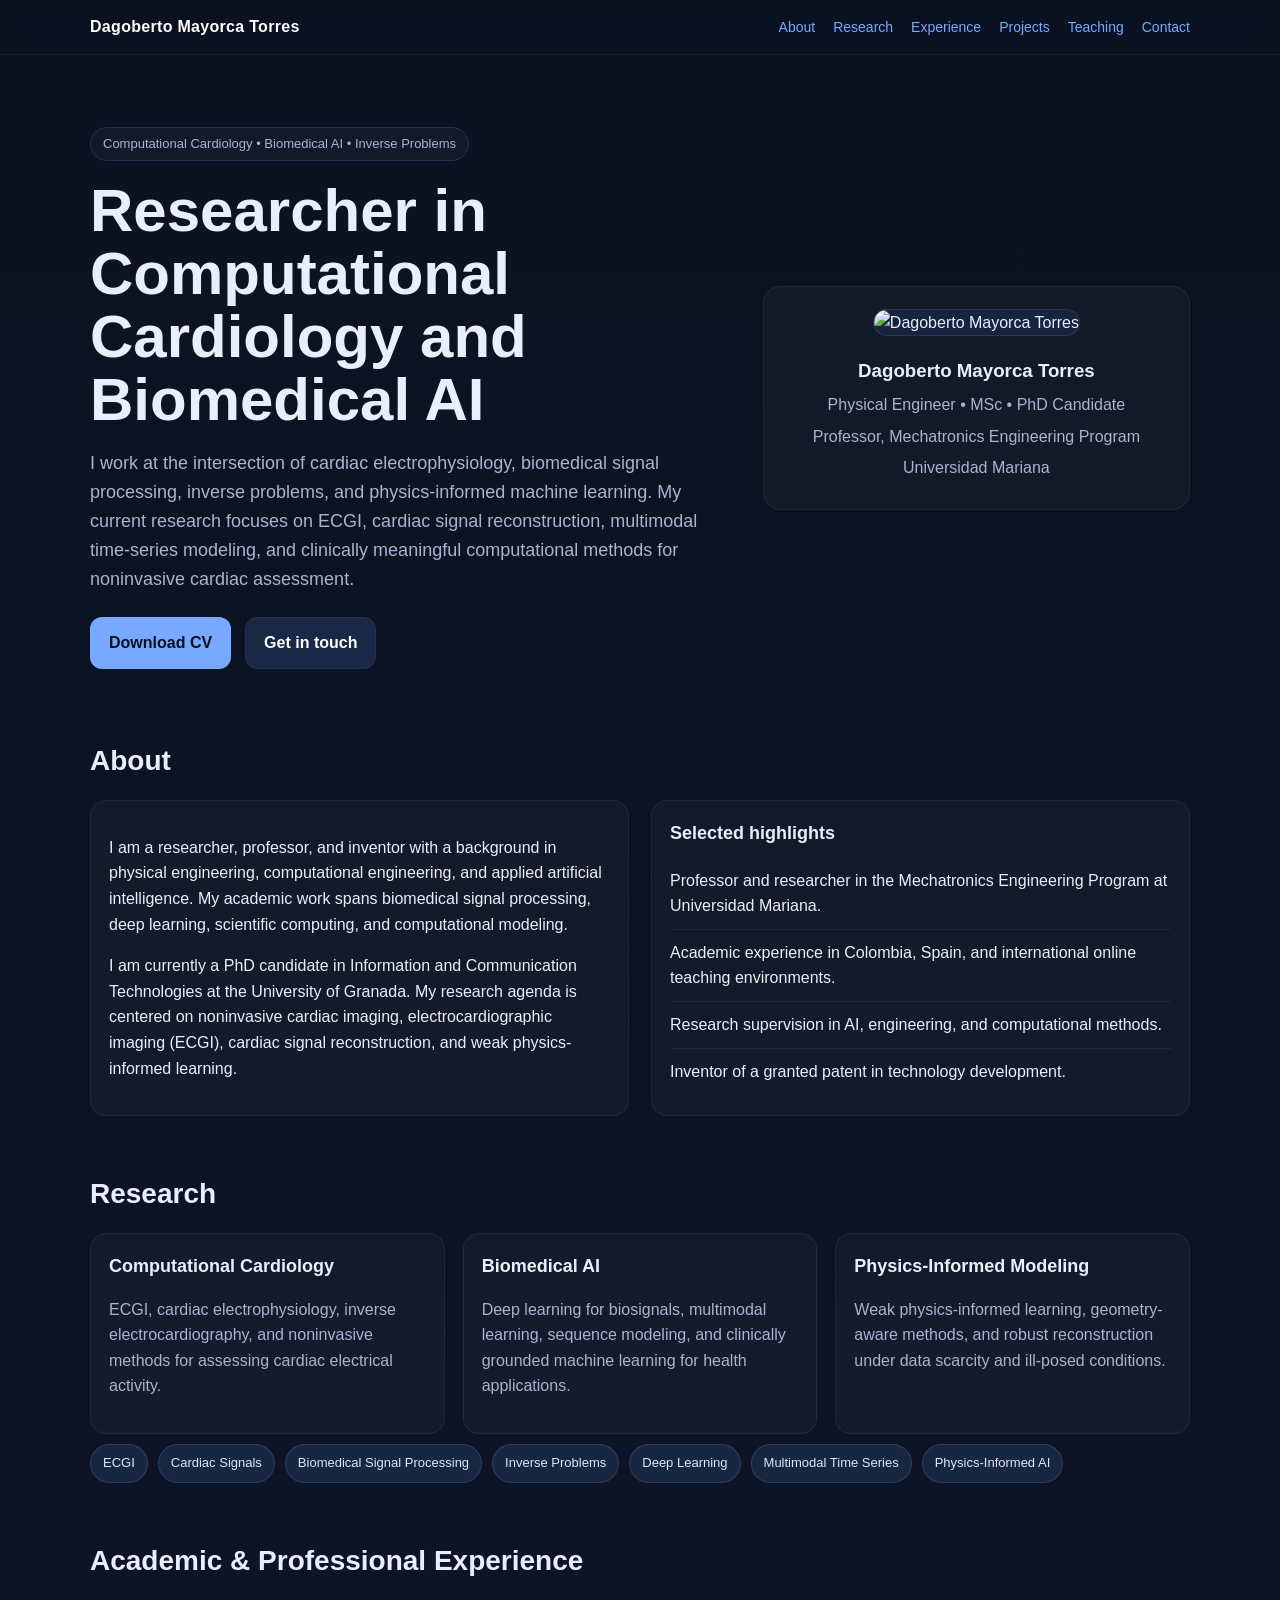
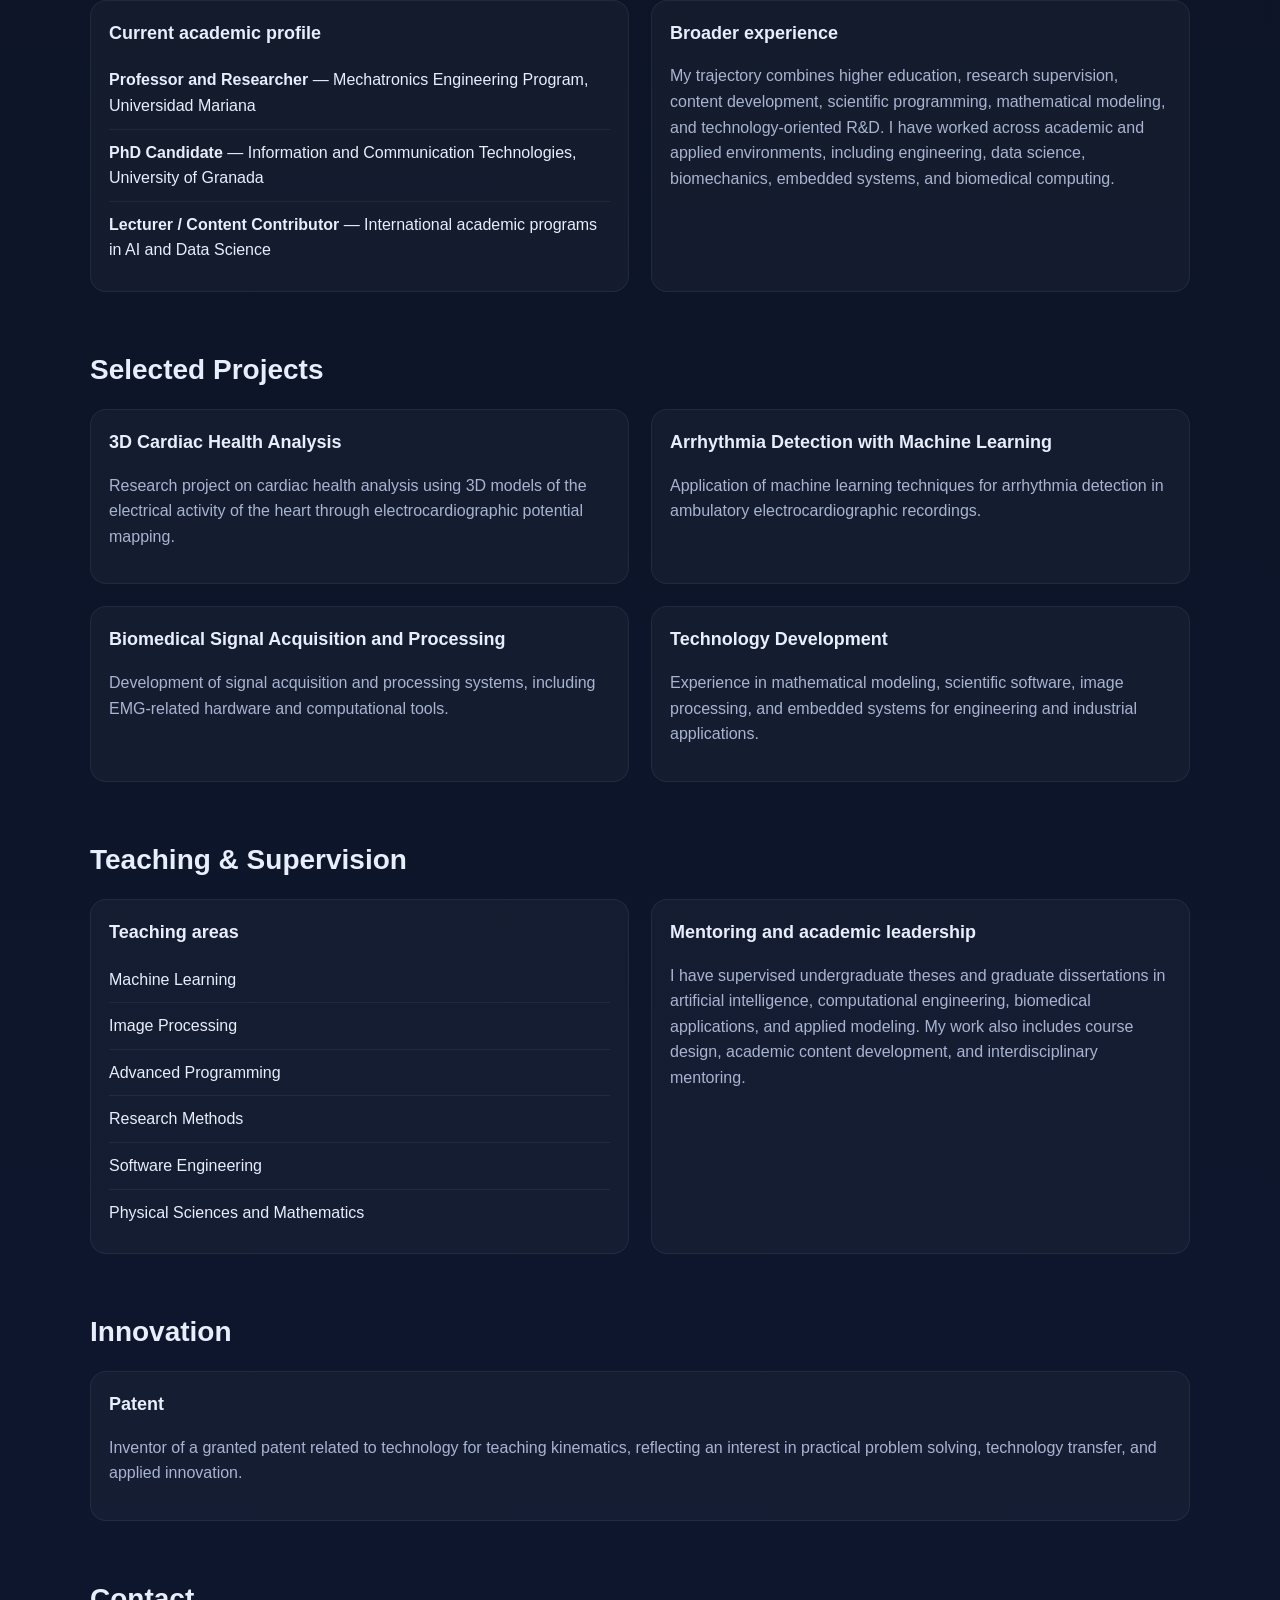
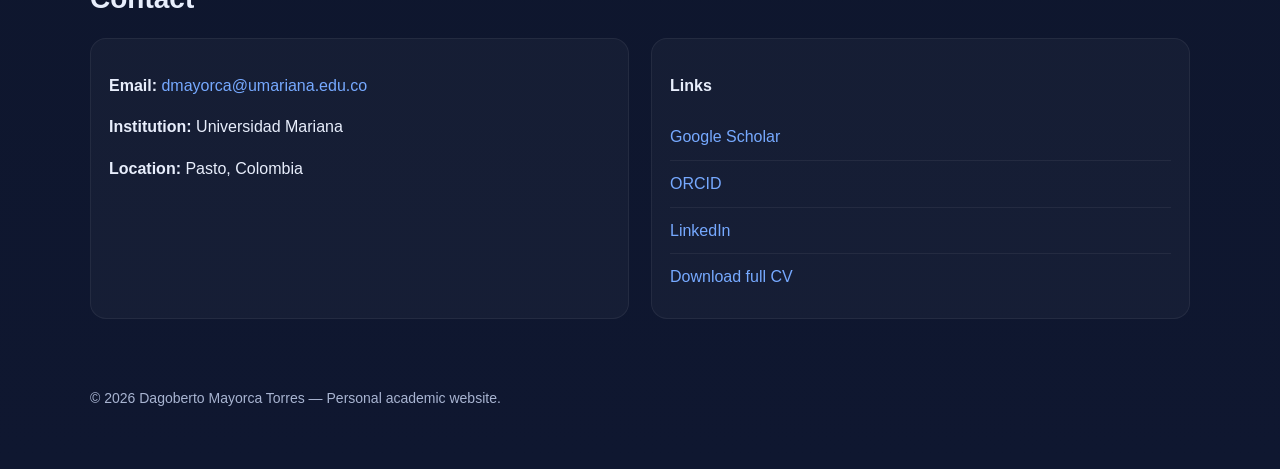
==== index.html @ 1293534b "Add initial HTML structure for personal website" ====
<!DOCTYPE html>
<html lang="en">
<head>
  <meta charset="UTF-8" />
  <meta name="viewport" content="width=device-width, initial-scale=1.0" />
  <title>Dagoberto Mayorca Torres | Computational Cardiology & Biomedical AI</title>
  <meta name="description" content="Dagoberto Mayorca Torres is a researcher in computational cardiology, biomedical AI, ECGI, inverse problems, and cardiac signal reconstruction." />
  <style>
    :root{
      --bg:#0b1220;
      --panel:#111a2e;
      --soft:#1a2745;
      --text:#e8eefc;
      --muted:#a8b4d1;
      --accent:#76a9ff;
      --line:#223154;
      --white:#ffffff;
      --max:1100px;
    }
    *{box-sizing:border-box}
    html{scroll-behavior:smooth}
    body{
      margin:0;
      font-family:Arial, Helvetica, sans-serif;
      background:linear-gradient(180deg,#0b1220 0%, #0f1730 100%);
      color:var(--text);
      line-height:1.6;
    }
    a{color:var(--accent);text-decoration:none}
    a:hover{text-decoration:underline}
    .container{width:min(var(--max), 92%);margin:0 auto}
    header{
      position:sticky;top:0;z-index:10;
      background:rgba(11,18,32,.88);
      backdrop-filter:blur(8px);
      border-bottom:1px solid rgba(255,255,255,.06);
    }
    nav{
      display:flex;align-items:center;justify-content:space-between;
      padding:14px 0;
    }
    .brand{
      font-weight:700;
      letter-spacing:.3px;
      color:var(--white);
    }
    .nav-links{
      display:flex;gap:18px;flex-wrap:wrap;
      font-size:14px;
    }
    .hero{
      padding:72px 0 42px;
    }
    .hero-grid{
      display:grid;
      grid-template-columns: 1.2fr .8fr;
      gap:32px;
      align-items:center;
    }
    .eyebrow{
      display:inline-block;
      padding:6px 12px;
      border:1px solid var(--line);
      border-radius:999px;
      font-size:13px;
      color:var(--muted);
      margin-bottom:18px;
      background:rgba(255,255,255,.03);
    }
    h1{
      font-size:clamp(34px, 6vw, 60px);
      line-height:1.05;
      margin:0 0 16px;
    }
    .lead{
      font-size:18px;
      color:var(--muted);
      max-width:760px;
      margin-bottom:24px;
    }
    .cta{
      display:flex;gap:14px;flex-wrap:wrap;
    }
    .btn{
      display:inline-block;
      padding:12px 18px;
      border-radius:12px;
      font-weight:700;
      border:1px solid var(--line);
      background:var(--soft);
      color:var(--white);
    }
    .btn.primary{
      background:var(--accent);
      color:#08111f;
      border-color:transparent;
    }
    .card{
      background:rgba(255,255,255,.03);
      border:1px solid rgba(255,255,255,.06);
      border-radius:18px;
      padding:22px;
    }
    .profile{
      text-align:center;
    }
    .profile img{
      width:220px;height:220px;
      object-fit:cover;
      border-radius:20px;
      border:1px solid rgba(255,255,255,.08);
      margin-bottom:14px;
      background:#18233f;
    }
    .profile p{
      margin:6px 0;
      color:var(--muted);
    }
    section{
      padding:28px 0;
    }
    h2{
      font-size:28px;
      margin:0 0 16px;
    }
    .grid-2{
      display:grid;
      grid-template-columns:1fr 1fr;
      gap:22px;
    }
    .grid-3{
      display:grid;
      grid-template-columns:repeat(3,1fr);
      gap:18px;
    }
    .item{
      background:rgba(255,255,255,.03);
      border:1px solid rgba(255,255,255,.06);
      border-radius:16px;
      padding:18px;
    }
    .item h3{
      margin:0 0 10px;
      font-size:18px;
    }
    .muted{color:var(--muted)}
    ul.clean{
      list-style:none;
      padding:0;
      margin:0;
    }
    ul.clean li{
      padding:10px 0;
      border-bottom:1px solid rgba(255,255,255,.06);
    }
    ul.clean li:last-child{border-bottom:none}
    .taglist{
      display:flex;flex-wrap:wrap;gap:10px;
      margin-top:10px;
    }
    .tag{
      padding:8px 12px;
      border-radius:999px;
      font-size:13px;
      background:rgba(118,169,255,.12);
      color:#d9e7ff;
      border:1px solid rgba(118,169,255,.18);
    }
    footer{
      padding:40px 0 60px;
      color:var(--muted);
      font-size:14px;
    }
    @media (max-width:900px){
      .hero-grid,.grid-2,.grid-3{grid-template-columns:1fr}
      nav{align-items:flex-start;gap:12px;flex-direction:column}
    }
  </style>
</head>
<body>

<header>
  <div class="container">
    <nav>
      <div class="brand">Dagoberto Mayorca Torres</div>
      <div class="nav-links">
        <a href="#about">About</a>
        <a href="#research">Research</a>
        <a href="#experience">Experience</a>
        <a href="#projects">Projects</a>
        <a href="#teaching">Teaching</a>
        <a href="#contact">Contact</a>
      </div>
    </nav>
  </div>
</header>

<section class="hero">
  <div class="container hero-grid">
    <div>
      <div class="eyebrow">Computational Cardiology • Biomedical AI • Inverse Problems</div>
      <h1>Researcher in Computational Cardiology and Biomedical AI</h1>
      <p class="lead">
        I work at the intersection of cardiac electrophysiology, biomedical signal processing,
        inverse problems, and physics-informed machine learning. My current research focuses on
        ECGI, cardiac signal reconstruction, multimodal time-series modeling, and clinically
        meaningful computational methods for noninvasive cardiac assessment.
      </p>
      <div class="cta">
        <a class="btn primary" href="CV_Mayorca_Torres_v6.pdf" target="_blank">Download CV</a>
        <a class="btn" href="#contact">Get in touch</a>
      </div>
    </div>

    <div class="card profile">
      <img src="profile.jpg" alt="Dagoberto Mayorca Torres" />
      <h3 style="margin:6px 0 4px;">Dagoberto Mayorca Torres</h3>
      <p>Physical Engineer • MSc • PhD Candidate</p>
      <p>Professor, Mechatronics Engineering Program</p>
      <p>Universidad Mariana</p>
    </div>
  </div>
</section>

<section id="about">
  <div class="container">
    <h2>About</h2>
    <div class="grid-2">
      <div class="item">
        <p>
          I am a researcher, professor, and inventor with a background in physical engineering,
          computational engineering, and applied artificial intelligence. My academic work spans
          biomedical signal processing, deep learning, scientific computing, and computational modeling.
        </p>
        <p>
          I am currently a PhD candidate in Information and Communication Technologies at the
          University of Granada. My research agenda is centered on noninvasive cardiac imaging,
          electrocardiographic imaging (ECGI), cardiac signal reconstruction, and weak physics-informed learning.
        </p>
      </div>
      <div class="item">
        <h3>Selected highlights</h3>
        <ul class="clean">
          <li>Professor and researcher in the Mechatronics Engineering Program at Universidad Mariana.</li>
          <li>Academic experience in Colombia, Spain, and international online teaching environments.</li>
          <li>Research supervision in AI, engineering, and computational methods.</li>
          <li>Inventor of a granted patent in technology development.</li>
        </ul>
      </div>
    </div>
  </div>
</section>

<section id="research">
  <div class="container">
    <h2>Research</h2>
    <div class="grid-3">
      <div class="item">
        <h3>Computational Cardiology</h3>
        <p class="muted">
          ECGI, cardiac electrophysiology, inverse electrocardiography, and noninvasive methods
          for assessing cardiac electrical activity.
        </p>
      </div>
      <div class="item">
        <h3>Biomedical AI</h3>
        <p class="muted">
          Deep learning for biosignals, multimodal learning, sequence modeling, and clinically
          grounded machine learning for health applications.
        </p>
      </div>
      <div class="item">
        <h3>Physics-Informed Modeling</h3>
        <p class="muted">
          Weak physics-informed learning, geometry-aware methods, and robust reconstruction under
          data scarcity and ill-posed conditions.
        </p>
      </div>
    </div>

    <div class="taglist">
      <span class="tag">ECGI</span>
      <span class="tag">Cardiac Signals</span>
      <span class="tag">Biomedical Signal Processing</span>
      <span class="tag">Inverse Problems</span>
      <span class="tag">Deep Learning</span>
      <span class="tag">Multimodal Time Series</span>
      <span class="tag">Physics-Informed AI</span>
    </div>
  </div>
</section>

<section id="experience">
  <div class="container">
    <h2>Academic & Professional Experience</h2>
    <div class="grid-2">
      <div class="item">
        <h3>Current academic profile</h3>
        <ul class="clean">
          <li><strong>Professor and Researcher</strong> — Mechatronics Engineering Program, Universidad Mariana</li>
          <li><strong>PhD Candidate</strong> — Information and Communication Technologies, University of Granada</li>
          <li><strong>Lecturer / Content Contributor</strong> — International academic programs in AI and Data Science</li>
        </ul>
      </div>
      <div class="item">
        <h3>Broader experience</h3>
        <p class="muted">
          My trajectory combines higher education, research supervision, content development,
          scientific programming, mathematical modeling, and technology-oriented R&D. I have worked
          across academic and applied environments, including engineering, data science, biomechanics,
          embedded systems, and biomedical computing.
        </p>
      </div>
    </div>
  </div>
</section>

<section id="projects">
  <div class="container">
    <h2>Selected Projects</h2>
    <div class="grid-2">
      <div class="item">
        <h3>3D Cardiac Health Analysis</h3>
        <p class="muted">
          Research project on cardiac health analysis using 3D models of the electrical activity
          of the heart through electrocardiographic potential mapping.
        </p>
      </div>
      <div class="item">
        <h3>Arrhythmia Detection with Machine Learning</h3>
        <p class="muted">
          Application of machine learning techniques for arrhythmia detection in ambulatory
          electrocardiographic recordings.
        </p>
      </div>
      <div class="item">
        <h3>Biomedical Signal Acquisition and Processing</h3>
        <p class="muted">
          Development of signal acquisition and processing systems, including EMG-related hardware
          and computational tools.
        </p>
      </div>
      <div class="item">
        <h3>Technology Development</h3>
        <p class="muted">
          Experience in mathematical modeling, scientific software, image processing, and embedded
          systems for engineering and industrial applications.
        </p>
      </div>
    </div>
  </div>
</section>

<section id="teaching">
  <div class="container">
    <h2>Teaching & Supervision</h2>
    <div class="grid-2">
      <div class="item">
        <h3>Teaching areas</h3>
        <ul class="clean">
          <li>Machine Learning</li>
          <li>Image Processing</li>
          <li>Advanced Programming</li>
          <li>Research Methods</li>
          <li>Software Engineering</li>
          <li>Physical Sciences and Mathematics</li>
        </ul>
      </div>
      <div class="item">
        <h3>Mentoring and academic leadership</h3>
        <p class="muted">
          I have supervised undergraduate theses and graduate dissertations in artificial intelligence,
          computational engineering, biomedical applications, and applied modeling. My work also includes
          course design, academic content development, and interdisciplinary mentoring.
        </p>
      </div>
    </div>
  </div>
</section>

<section>
  <div class="container">
    <h2>Innovation</h2>
    <div class="item">
      <h3>Patent</h3>
      <p class="muted">
        Inventor of a granted patent related to technology for teaching kinematics, reflecting an
        interest in practical problem solving, technology transfer, and applied innovation.
      </p>
    </div>
  </div>
</section>

<section id="contact">
  <div class="container">
    <h2>Contact</h2>
    <div class="grid-2">
      <div class="item">
        <p><strong>Email:</strong> <a href="mailto:dmayorca@umariana.edu.co">dmayorca@umariana.edu.co</a></p>
        <p><strong>Institution:</strong> Universidad Mariana</p>
        <p><strong>Location:</strong> Pasto, Colombia</p>
      </div>
      <div class="item">
        <p><strong>Links</strong></p>
        <ul class="clean">
          <li><a href="#" target="_blank">Google Scholar</a></li>
          <li><a href="#" target="_blank">ORCID</a></li>
          <li><a href="#" target="_blank">LinkedIn</a></li>
          <li><a href="CV_Mayorca_Torres_v6.pdf" target="_blank">Download full CV</a></li>
        </ul>
      </div>
    </div>
  </div>
</section>

<footer>
  <div class="container">
    © 2026 Dagoberto Mayorca Torres — Personal academic website.
  </div>
</footer>

</body>
</html>
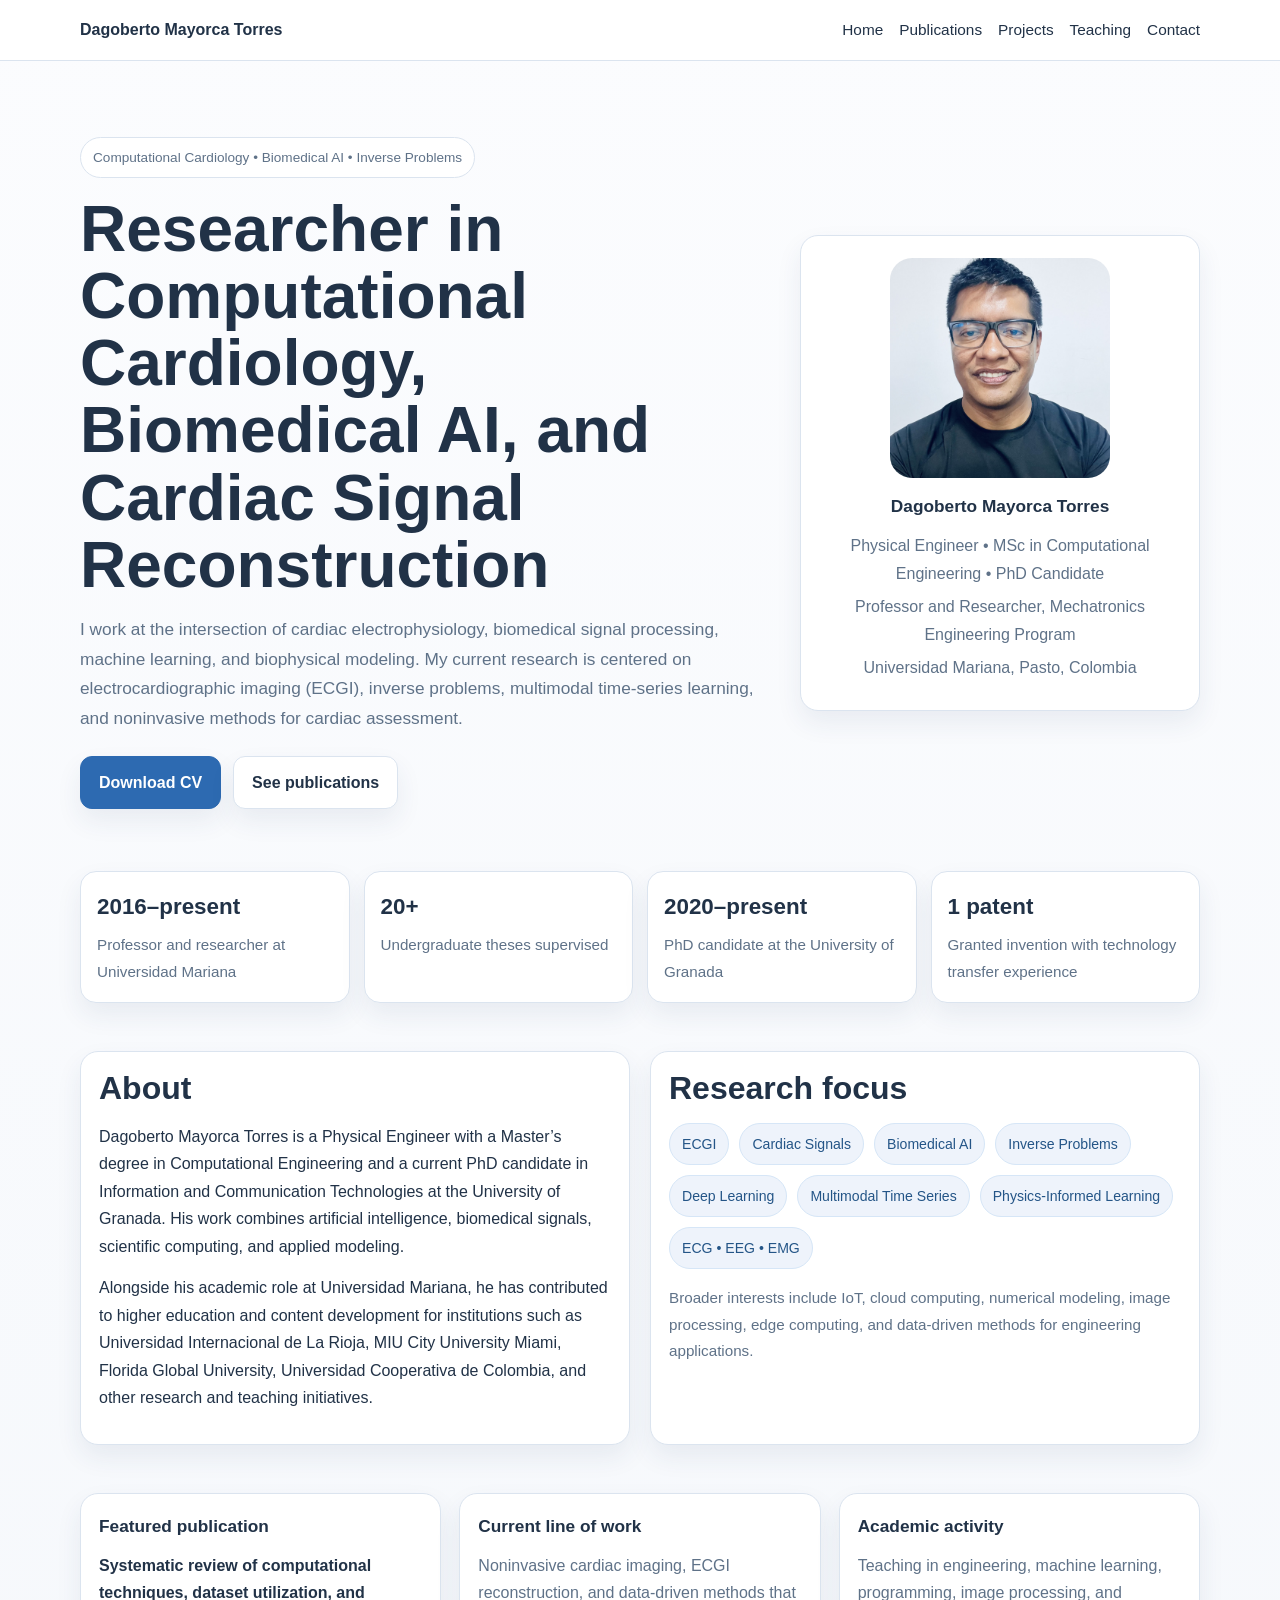
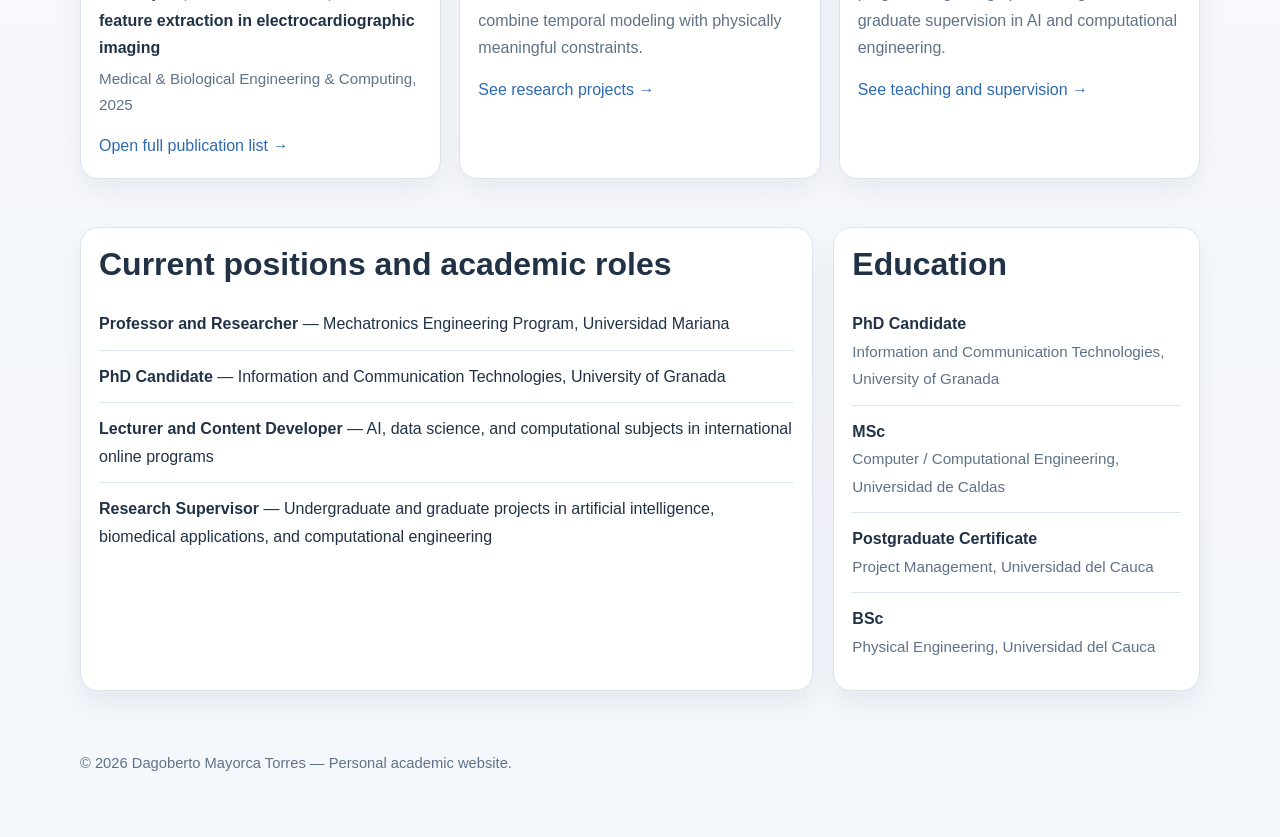
==== commit d8942f82: "Update" ====
--- a/index.html
+++ b/index.html
@@ -4,193 +4,19 @@
   <meta charset="UTF-8" />
   <meta name="viewport" content="width=device-width, initial-scale=1.0" />
   <title>Dagoberto Mayorca Torres | Computational Cardiology & Biomedical AI</title>
-  <meta name="description" content="Dagoberto Mayorca Torres is a researcher in computational cardiology, biomedical AI, ECGI, inverse problems, and cardiac signal reconstruction." />
-  <style>
-    :root{
-      --bg:#0b1220;
-      --panel:#111a2e;
-      --soft:#1a2745;
-      --text:#e8eefc;
-      --muted:#a8b4d1;
-      --accent:#76a9ff;
-      --line:#223154;
-      --white:#ffffff;
-      --max:1100px;
-    }
-    *{box-sizing:border-box}
-    html{scroll-behavior:smooth}
-    body{
-      margin:0;
-      font-family:Arial, Helvetica, sans-serif;
-      background:linear-gradient(180deg,#0b1220 0%, #0f1730 100%);
-      color:var(--text);
-      line-height:1.6;
-    }
-    a{color:var(--accent);text-decoration:none}
-    a:hover{text-decoration:underline}
-    .container{width:min(var(--max), 92%);margin:0 auto}
-    header{
-      position:sticky;top:0;z-index:10;
-      background:rgba(11,18,32,.88);
-      backdrop-filter:blur(8px);
-      border-bottom:1px solid rgba(255,255,255,.06);
-    }
-    nav{
-      display:flex;align-items:center;justify-content:space-between;
-      padding:14px 0;
-    }
-    .brand{
-      font-weight:700;
-      letter-spacing:.3px;
-      color:var(--white);
-    }
-    .nav-links{
-      display:flex;gap:18px;flex-wrap:wrap;
-      font-size:14px;
-    }
-    .hero{
-      padding:72px 0 42px;
-    }
-    .hero-grid{
-      display:grid;
-      grid-template-columns: 1.2fr .8fr;
-      gap:32px;
-      align-items:center;
-    }
-    .eyebrow{
-      display:inline-block;
-      padding:6px 12px;
-      border:1px solid var(--line);
-      border-radius:999px;
-      font-size:13px;
-      color:var(--muted);
-      margin-bottom:18px;
-      background:rgba(255,255,255,.03);
-    }
-    h1{
-      font-size:clamp(34px, 6vw, 60px);
-      line-height:1.05;
-      margin:0 0 16px;
-    }
-    .lead{
-      font-size:18px;
-      color:var(--muted);
-      max-width:760px;
-      margin-bottom:24px;
-    }
-    .cta{
-      display:flex;gap:14px;flex-wrap:wrap;
-    }
-    .btn{
-      display:inline-block;
-      padding:12px 18px;
-      border-radius:12px;
-      font-weight:700;
-      border:1px solid var(--line);
-      background:var(--soft);
-      color:var(--white);
-    }
-    .btn.primary{
-      background:var(--accent);
-      color:#08111f;
-      border-color:transparent;
-    }
-    .card{
-      background:rgba(255,255,255,.03);
-      border:1px solid rgba(255,255,255,.06);
-      border-radius:18px;
-      padding:22px;
-    }
-    .profile{
-      text-align:center;
-    }
-    .profile img{
-      width:220px;height:220px;
-      object-fit:cover;
-      border-radius:20px;
-      border:1px solid rgba(255,255,255,.08);
-      margin-bottom:14px;
-      background:#18233f;
-    }
-    .profile p{
-      margin:6px 0;
-      color:var(--muted);
-    }
-    section{
-      padding:28px 0;
-    }
-    h2{
-      font-size:28px;
-      margin:0 0 16px;
-    }
-    .grid-2{
-      display:grid;
-      grid-template-columns:1fr 1fr;
-      gap:22px;
-    }
-    .grid-3{
-      display:grid;
-      grid-template-columns:repeat(3,1fr);
-      gap:18px;
-    }
-    .item{
-      background:rgba(255,255,255,.03);
-      border:1px solid rgba(255,255,255,.06);
-      border-radius:16px;
-      padding:18px;
-    }
-    .item h3{
-      margin:0 0 10px;
-      font-size:18px;
-    }
-    .muted{color:var(--muted)}
-    ul.clean{
-      list-style:none;
-      padding:0;
-      margin:0;
-    }
-    ul.clean li{
-      padding:10px 0;
-      border-bottom:1px solid rgba(255,255,255,.06);
-    }
-    ul.clean li:last-child{border-bottom:none}
-    .taglist{
-      display:flex;flex-wrap:wrap;gap:10px;
-      margin-top:10px;
-    }
-    .tag{
-      padding:8px 12px;
-      border-radius:999px;
-      font-size:13px;
-      background:rgba(118,169,255,.12);
-      color:#d9e7ff;
-      border:1px solid rgba(118,169,255,.18);
-    }
-    footer{
-      padding:40px 0 60px;
-      color:var(--muted);
-      font-size:14px;
-    }
-    @media (max-width:900px){
-      .hero-grid,.grid-2,.grid-3{grid-template-columns:1fr}
-      nav{align-items:flex-start;gap:12px;flex-direction:column}
-    }
-  </style>
+  <meta name="description" content="Personal academic website of Dagoberto Mayorca Torres, researcher in computational cardiology, biomedical AI, ECGI, inverse problems, and cardiac signal reconstruction." />
+  <link rel="stylesheet" href="style.css" />
 </head>
 <body>
-
 <header>
-  <div class="container">
-    <nav>
-      <div class="brand">Dagoberto Mayorca Torres</div>
-      <div class="nav-links">
-        <a href="#about">About</a>
-        <a href="#research">Research</a>
-        <a href="#experience">Experience</a>
-        <a href="#projects">Projects</a>
-        <a href="#teaching">Teaching</a>
-        <a href="#contact">Contact</a>
-      </div>
+  <div class="container nav">
+    <div class="brand">Dagoberto Mayorca Torres</div>
+    <nav class="nav-links">
+      <a href="index.html">Home</a>
+      <a href="publications.html">Publications</a>
+      <a href="projects.html">Projects</a>
+      <a href="teaching.html">Teaching</a>
+      <a href="contact.html">Contact</a>
     </nav>
   </div>
 </header>
@@ -198,226 +24,119 @@
 <section class="hero">
   <div class="container hero-grid">
     <div>
-      <div class="eyebrow">Computational Cardiology • Biomedical AI • Inverse Problems</div>
-      <h1>Researcher in Computational Cardiology and Biomedical AI</h1>
+      <div class="badge">Computational Cardiology • Biomedical AI • Inverse Problems</div>
+      <h1>Researcher in Computational Cardiology, Biomedical AI, and Cardiac Signal Reconstruction</h1>
       <p class="lead">
         I work at the intersection of cardiac electrophysiology, biomedical signal processing,
-        inverse problems, and physics-informed machine learning. My current research focuses on
-        ECGI, cardiac signal reconstruction, multimodal time-series modeling, and clinically
-        meaningful computational methods for noninvasive cardiac assessment.
+        machine learning, and biophysical modeling. My current research is centered on electrocardiographic
+        imaging (ECGI), inverse problems, multimodal time-series learning, and noninvasive methods for cardiac assessment.
       </p>
-      <div class="cta">
+      <div class="actions">
         <a class="btn primary" href="CV_Mayorca_Torres_v6.pdf" target="_blank">Download CV</a>
-        <a class="btn" href="#contact">Get in touch</a>
+        <a class="btn" href="publications.html">See publications</a>
       </div>
     </div>
 
-    <div class="card profile">
+    <aside class="card profile-card">
       <img src="profile.jpg" alt="Dagoberto Mayorca Torres" />
-      <h3 style="margin:6px 0 4px;">Dagoberto Mayorca Torres</h3>
-      <p>Physical Engineer • MSc • PhD Candidate</p>
-      <p>Professor, Mechatronics Engineering Program</p>
-      <p>Universidad Mariana</p>
-    </div>
+      <h3>Dagoberto Mayorca Torres</h3>
+      <p>Physical Engineer • MSc in Computational Engineering • PhD Candidate</p>
+      <p>Professor and Researcher, Mechatronics Engineering Program</p>
+      <p>Universidad Mariana, Pasto, Colombia</p>
+    </aside>
   </div>
 </section>
 
-<section id="about">
-  <div class="container">
-    <h2>About</h2>
-    <div class="grid-2">
-      <div class="item">
-        <p>
-          I am a researcher, professor, and inventor with a background in physical engineering,
-          computational engineering, and applied artificial intelligence. My academic work spans
-          biomedical signal processing, deep learning, scientific computing, and computational modeling.
-        </p>
-        <p>
-          I am currently a PhD candidate in Information and Communication Technologies at the
-          University of Granada. My research agenda is centered on noninvasive cardiac imaging,
-          electrocardiographic imaging (ECGI), cardiac signal reconstruction, and weak physics-informed learning.
-        </p>
-      </div>
-      <div class="item">
-        <h3>Selected highlights</h3>
-        <ul class="clean">
-          <li>Professor and researcher in the Mechatronics Engineering Program at Universidad Mariana.</li>
-          <li>Academic experience in Colombia, Spain, and international online teaching environments.</li>
-          <li>Research supervision in AI, engineering, and computational methods.</li>
-          <li>Inventor of a granted patent in technology development.</li>
-        </ul>
-      </div>
-    </div>
+<section>
+  <div class="container kpis">
+    <div class="kpi"><strong>2016–present</strong><span class="muted small">Professor and researcher at Universidad Mariana</span></div>
+    <div class="kpi"><strong>20+</strong><span class="muted small">Undergraduate theses supervised</span></div>
+    <div class="kpi"><strong>2020–present</strong><span class="muted small">PhD candidate at the University of Granada</span></div>
+    <div class="kpi"><strong>1 patent</strong><span class="muted small">Granted invention with technology transfer experience</span></div>
   </div>
 </section>
 
-<section id="research">
-  <div class="container">
-    <h2>Research</h2>
-    <div class="grid-3">
-      <div class="item">
-        <h3>Computational Cardiology</h3>
-        <p class="muted">
-          ECGI, cardiac electrophysiology, inverse electrocardiography, and noninvasive methods
-          for assessing cardiac electrical activity.
-        </p>
+<section>
+  <div class="container grid-2">
+    <div class="item">
+      <h2>About</h2>
+      <p>
+        Dagoberto Mayorca Torres is a Physical Engineer with a Master’s degree in Computational Engineering and
+        a current PhD candidate in Information and Communication Technologies at the University of Granada.
+        His work combines artificial intelligence, biomedical signals, scientific computing, and applied modeling.
+      </p>
+      <p>
+        Alongside his academic role at Universidad Mariana, he has contributed to higher education and content development
+        for institutions such as Universidad Internacional de La Rioja, MIU City University Miami, Florida Global University,
+        Universidad Cooperativa de Colombia, and other research and teaching initiatives.
+      </p>
+    </div>
+    <div class="item">
+      <h2>Research focus</h2>
+      <div class="taglist">
+        <span class="tag">ECGI</span>
+        <span class="tag">Cardiac Signals</span>
+        <span class="tag">Biomedical AI</span>
+        <span class="tag">Inverse Problems</span>
+        <span class="tag">Deep Learning</span>
+        <span class="tag">Multimodal Time Series</span>
+        <span class="tag">Physics-Informed Learning</span>
+        <span class="tag">ECG • EEG • EMG</span>
       </div>
-      <div class="item">
-        <h3>Biomedical AI</h3>
-        <p class="muted">
-          Deep learning for biosignals, multimodal learning, sequence modeling, and clinically
-          grounded machine learning for health applications.
-        </p>
-      </div>
-      <div class="item">
-        <h3>Physics-Informed Modeling</h3>
-        <p class="muted">
-          Weak physics-informed learning, geometry-aware methods, and robust reconstruction under
-          data scarcity and ill-posed conditions.
-        </p>
-      </div>
-    </div>
-
-    <div class="taglist">
-      <span class="tag">ECGI</span>
-      <span class="tag">Cardiac Signals</span>
-      <span class="tag">Biomedical Signal Processing</span>
-      <span class="tag">Inverse Problems</span>
-      <span class="tag">Deep Learning</span>
-      <span class="tag">Multimodal Time Series</span>
-      <span class="tag">Physics-Informed AI</span>
-    </div>
-  </div>
-</section>
-
-<section id="experience">
-  <div class="container">
-    <h2>Academic & Professional Experience</h2>
-    <div class="grid-2">
-      <div class="item">
-        <h3>Current academic profile</h3>
-        <ul class="clean">
-          <li><strong>Professor and Researcher</strong> — Mechatronics Engineering Program, Universidad Mariana</li>
-          <li><strong>PhD Candidate</strong> — Information and Communication Technologies, University of Granada</li>
-          <li><strong>Lecturer / Content Contributor</strong> — International academic programs in AI and Data Science</li>
-        </ul>
-      </div>
-      <div class="item">
-        <h3>Broader experience</h3>
-        <p class="muted">
-          My trajectory combines higher education, research supervision, content development,
-          scientific programming, mathematical modeling, and technology-oriented R&D. I have worked
-          across academic and applied environments, including engineering, data science, biomechanics,
-          embedded systems, and biomedical computing.
-        </p>
-      </div>
-    </div>
-  </div>
-</section>
-
-<section id="projects">
-  <div class="container">
-    <h2>Selected Projects</h2>
-    <div class="grid-2">
-      <div class="item">
-        <h3>3D Cardiac Health Analysis</h3>
-        <p class="muted">
-          Research project on cardiac health analysis using 3D models of the electrical activity
-          of the heart through electrocardiographic potential mapping.
-        </p>
-      </div>
-      <div class="item">
-        <h3>Arrhythmia Detection with Machine Learning</h3>
-        <p class="muted">
-          Application of machine learning techniques for arrhythmia detection in ambulatory
-          electrocardiographic recordings.
-        </p>
-      </div>
-      <div class="item">
-        <h3>Biomedical Signal Acquisition and Processing</h3>
-        <p class="muted">
-          Development of signal acquisition and processing systems, including EMG-related hardware
-          and computational tools.
-        </p>
-      </div>
-      <div class="item">
-        <h3>Technology Development</h3>
-        <p class="muted">
-          Experience in mathematical modeling, scientific software, image processing, and embedded
-          systems for engineering and industrial applications.
-        </p>
-      </div>
-    </div>
-  </div>
-</section>
-
-<section id="teaching">
-  <div class="container">
-    <h2>Teaching & Supervision</h2>
-    <div class="grid-2">
-      <div class="item">
-        <h3>Teaching areas</h3>
-        <ul class="clean">
-          <li>Machine Learning</li>
-          <li>Image Processing</li>
-          <li>Advanced Programming</li>
-          <li>Research Methods</li>
-          <li>Software Engineering</li>
-          <li>Physical Sciences and Mathematics</li>
-        </ul>
-      </div>
-      <div class="item">
-        <h3>Mentoring and academic leadership</h3>
-        <p class="muted">
-          I have supervised undergraduate theses and graduate dissertations in artificial intelligence,
-          computational engineering, biomedical applications, and applied modeling. My work also includes
-          course design, academic content development, and interdisciplinary mentoring.
-        </p>
-      </div>
+      <p class="muted small" style="margin-top:16px;">
+        Broader interests include IoT, cloud computing, numerical modeling, image processing,
+        edge computing, and data-driven methods for engineering applications.
+      </p>
     </div>
   </div>
 </section>
 
 <section>
-  <div class="container">
-    <h2>Innovation</h2>
+  <div class="container grid-3">
     <div class="item">
-      <h3>Patent</h3>
-      <p class="muted">
-        Inventor of a granted patent related to technology for teaching kinematics, reflecting an
-        interest in practical problem solving, technology transfer, and applied innovation.
-      </p>
+      <h3>Featured publication</h3>
+      <p class="pub-title">Systematic review of computational techniques, dataset utilization, and feature extraction in electrocardiographic imaging</p>
+      <p class="pub-meta">Medical &amp; Biological Engineering &amp; Computing, 2025</p>
+      <a href="publications.html">Open full publication list →</a>
+    </div>
+    <div class="item">
+      <h3>Current line of work</h3>
+      <p class="muted">Noninvasive cardiac imaging, ECGI reconstruction, and data-driven methods that combine temporal modeling with physically meaningful constraints.</p>
+      <a href="projects.html">See research projects →</a>
+    </div>
+    <div class="item">
+      <h3>Academic activity</h3>
+      <p class="muted">Teaching in engineering, machine learning, programming, image processing, and graduate supervision in AI and computational engineering.</p>
+      <a href="teaching.html">See teaching and supervision →</a>
     </div>
   </div>
 </section>
 
-<section id="contact">
-  <div class="container">
-    <h2>Contact</h2>
-    <div class="grid-2">
-      <div class="item">
-        <p><strong>Email:</strong> <a href="mailto:dmayorca@umariana.edu.co">dmayorca@umariana.edu.co</a></p>
-        <p><strong>Institution:</strong> Universidad Mariana</p>
-        <p><strong>Location:</strong> Pasto, Colombia</p>
-      </div>
-      <div class="item">
-        <p><strong>Links</strong></p>
-        <ul class="clean">
-          <li><a href="#" target="_blank">Google Scholar</a></li>
-          <li><a href="#" target="_blank">ORCID</a></li>
-          <li><a href="#" target="_blank">LinkedIn</a></li>
-          <li><a href="CV_Mayorca_Torres_v6.pdf" target="_blank">Download full CV</a></li>
-        </ul>
-      </div>
+<section>
+  <div class="container two-col">
+    <div class="item">
+      <h2>Current positions and academic roles</h2>
+      <ul class="list">
+        <li><strong>Professor and Researcher</strong> — Mechatronics Engineering Program, Universidad Mariana</li>
+        <li><strong>PhD Candidate</strong> — Information and Communication Technologies, University of Granada</li>
+        <li><strong>Lecturer and Content Developer</strong> — AI, data science, and computational subjects in international online programs</li>
+        <li><strong>Research Supervisor</strong> — Undergraduate and graduate projects in artificial intelligence, biomedical applications, and computational engineering</li>
+      </ul>
+    </div>
+    <div class="item">
+      <h2>Education</h2>
+      <ul class="list">
+        <li><strong>PhD Candidate</strong><br><span class="muted small">Information and Communication Technologies, University of Granada</span></li>
+        <li><strong>MSc</strong><br><span class="muted small">Computer / Computational Engineering, Universidad de Caldas</span></li>
+        <li><strong>Postgraduate Certificate</strong><br><span class="muted small">Project Management, Universidad del Cauca</span></li>
+        <li><strong>BSc</strong><br><span class="muted small">Physical Engineering, Universidad del Cauca</span></li>
+      </ul>
     </div>
   </div>
 </section>
 
 <footer>
-  <div class="container">
-    © 2026 Dagoberto Mayorca Torres — Personal academic website.
-  </div>
+  <div class="container">© 2026 Dagoberto Mayorca Torres — Personal academic website.</div>
 </footer>
-
 </body>
 </html>
--- a/style.css
+++ b/style.css
@@ -0,0 +1,66 @@
+:root{
+  --bg:#f6f8fc;
+  --surface:#ffffff;
+  --surface-2:#eef3fb;
+  --text:#213247;
+  --muted:#5f7288;
+  --primary:#2d6ab1;
+  --primary-dark:#245587;
+  --line:#dbe4ef;
+  --shadow:0 12px 26px rgba(34,61,96,.08);
+  --max:1120px;
+}
+*{box-sizing:border-box}
+html{scroll-behavior:smooth}
+body{margin:0;font-family:Arial,Helvetica,sans-serif;background:linear-gradient(180deg,#fbfcfe 0%,#f4f7fb 100%);color:var(--text);line-height:1.72}
+a{color:var(--primary);text-decoration:none}
+a:hover{text-decoration:underline}
+img{max-width:100%;display:block}
+.container{width:min(var(--max),92%);margin:0 auto}
+header{position:sticky;top:0;z-index:30;background:rgba(255,255,255,.9);backdrop-filter:blur(12px);border-bottom:1px solid var(--line)}
+.nav{display:flex;align-items:center;justify-content:space-between;gap:16px;padding:16px 0}
+.brand{font-weight:700;color:var(--text)}
+.nav-links{display:flex;gap:16px;flex-wrap:wrap}
+.nav-links a{color:var(--text);font-size:.96rem}
+.hero{padding:76px 0 38px}
+.hero-grid{display:grid;grid-template-columns:1.35fr .78fr;gap:28px;align-items:center}
+.badge{display:inline-block;padding:8px 12px;border:1px solid var(--line);border-radius:999px;background:var(--surface);color:var(--muted);font-size:.85rem;margin-bottom:18px}
+h1{font-size:clamp(2.35rem,5vw,4.25rem);line-height:1.05;margin:0 0 16px}
+h2{font-size:2rem;line-height:1.15;margin:0 0 16px}
+h3{margin:0 0 10px;font-size:1.08rem}
+p{margin:0 0 14px}
+.lead{font-size:1.08rem;color:var(--muted);max-width:760px;margin-bottom:22px}
+.actions{display:flex;gap:12px;flex-wrap:wrap}
+.btn{display:inline-block;padding:12px 18px;border-radius:12px;border:1px solid var(--line);background:var(--surface);color:var(--text);font-weight:700;box-shadow:var(--shadow)}
+.btn.primary{background:var(--primary);border-color:var(--primary);color:#fff}
+.btn.primary:hover{background:var(--primary-dark);text-decoration:none}
+.btn:hover{text-decoration:none}
+.card,.item{background:var(--surface);border:1px solid var(--line);border-radius:18px;box-shadow:var(--shadow)}
+.card{padding:22px}
+.item{padding:18px}
+.profile-card{text-align:center}
+.profile-card img{width:220px;height:220px;object-fit:cover;border-radius:22px;margin:0 auto 14px;background:var(--surface-2)}
+.profile-card p{margin:6px 0;color:var(--muted)}
+section{padding:24px 0}
+.grid-2{display:grid;grid-template-columns:1fr 1fr;gap:20px}
+.grid-3{display:grid;grid-template-columns:repeat(3,1fr);gap:18px}
+.kpis{display:grid;grid-template-columns:repeat(4,1fr);gap:14px}
+.kpi{background:var(--surface);border:1px solid var(--line);border-radius:16px;padding:16px;box-shadow:var(--shadow)}
+.kpi strong{display:block;font-size:1.4rem;margin-bottom:4px}
+.muted{color:var(--muted)}
+.small{font-size:.95rem}
+.taglist{display:flex;gap:10px;flex-wrap:wrap}
+.tag{padding:8px 12px;border-radius:999px;background:var(--surface-2);border:1px solid #d6e6f7;color:var(--primary-dark);font-size:.88rem}
+.list,.pub-list{list-style:none;padding:0;margin:0}
+.list li,.pub-list li{padding:12px 0;border-bottom:1px solid var(--line)}
+.list li:last-child,.pub-list li:last-child{border-bottom:none}
+.pub-list li{padding:16px 0}
+.pub-title{font-weight:700;color:var(--text);display:block;margin-bottom:4px}
+.pub-meta{color:var(--muted);font-size:.95rem}
+.page-header{padding:56px 0 18px}
+.page-header h1{font-size:clamp(2rem,4vw,3.2rem);margin-bottom:10px}
+.kicker{color:var(--muted);max-width:780px}
+.two-col{display:grid;grid-template-columns:2fr 1fr;gap:20px}
+.contact-grid{display:grid;grid-template-columns:1fr 1fr;gap:18px}
+footer{padding:36px 0 60px;color:var(--muted);font-size:.92rem}
+@media (max-width:950px){.hero-grid,.grid-2,.grid-3,.kpis,.two-col,.contact-grid{grid-template-columns:1fr}.nav{align-items:flex-start;flex-direction:column}}
